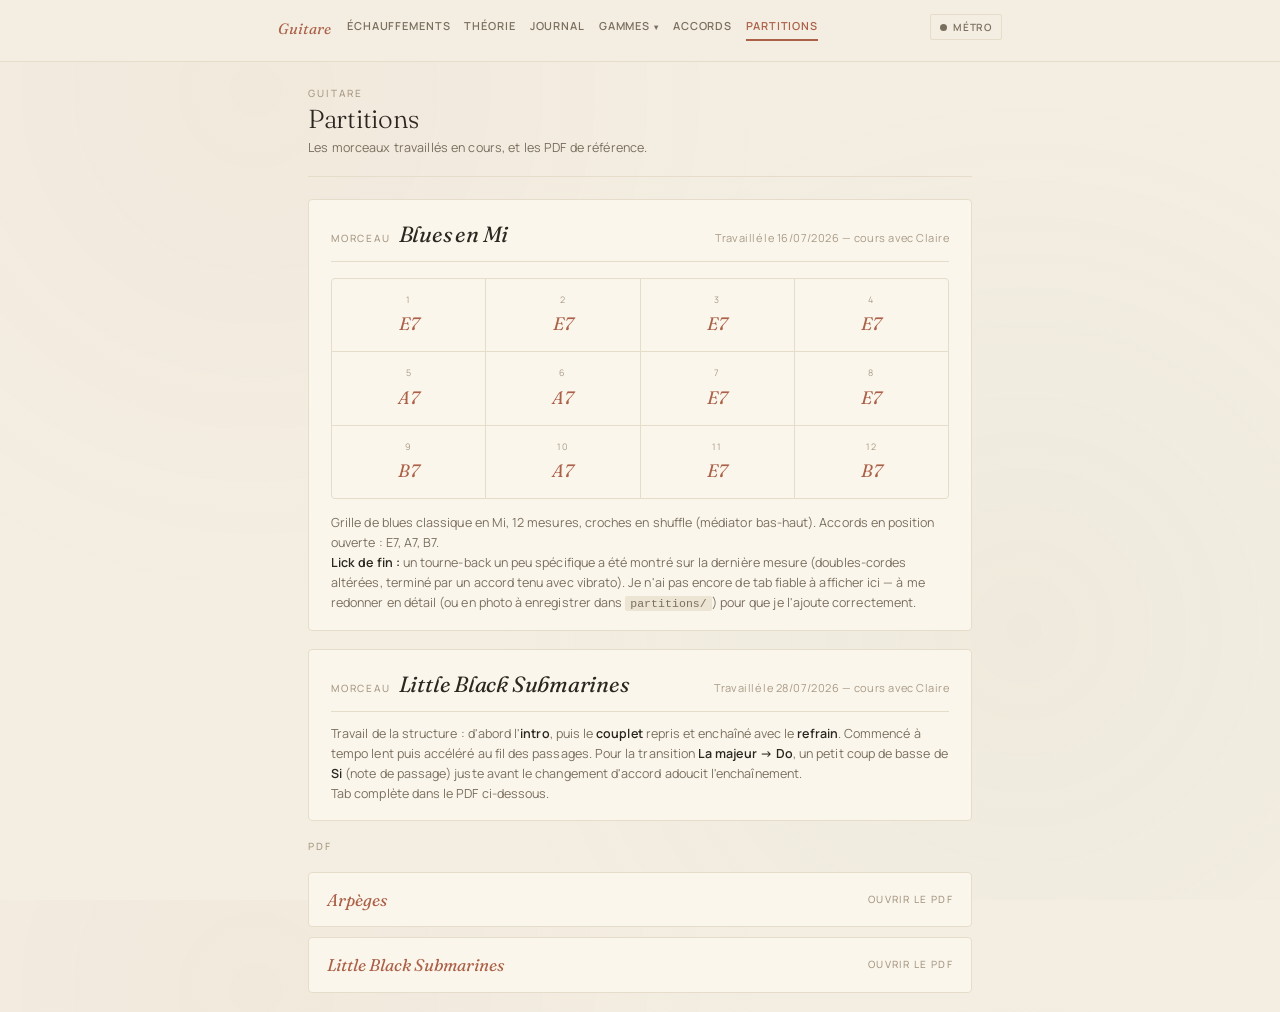
==== partitions.html @ cb0c9e78 "Initial commit: site guitare Co-Authored-By: Claude Sonnet 5 <noreply@anthropic.com>" ====
<!DOCTYPE html>
<html lang="fr">
<head>
  <meta charset="UTF-8">
  <meta name="viewport" content="width=device-width, initial-scale=1.0">
  <title>Partitions — Guitare</title>
  <link rel="preconnect" href="https://fonts.googleapis.com">
  <link rel="preconnect" href="https://fonts.gstatic.com" crossorigin>
  <link href="https://fonts.googleapis.com/css2?family=Fraunces:ital,opsz,wght@0,9..144,300..600;1,9..144,300..600&family=Manrope:wght@300;400;500;600&display=swap" rel="stylesheet">
  <link rel="stylesheet" href="css/nav.css">
  <link rel="stylesheet" href="css/theme.css">
  <style>
    .score-list {
      display: flex;
      flex-direction: column;
      gap: 10px;
    }

    .score-link {
      background: var(--bg-card);
      border: 1px solid var(--line-soft);
      border-radius: 4px;
      padding: 14px 18px;
      text-decoration: none;
      color: var(--text);
      display: flex;
      align-items: center;
      justify-content: space-between;
      gap: 12px;
      transition: all 0.2s ease;
    }

    .score-link:hover {
      background: var(--bg-accent);
      border-color: var(--line);
    }

    .score-title {
      font-family: 'Fraunces', serif;
      font-style: italic;
      font-weight: 400;
      font-size: 17px;
      color: var(--root);
    }

    .score-open {
      font-family: 'Manrope', sans-serif;
      font-size: 10px;
      letter-spacing: 0.14em;
      text-transform: uppercase;
      color: var(--text-muted);
      font-weight: 500;
      flex-shrink: 0;
    }

    .blues-grid {
      display: grid;
      grid-template-columns: repeat(4, 1fr);
      gap: 1px;
      background: var(--line-soft);
      border: 1px solid var(--line-soft);
      border-radius: 4px;
      overflow: hidden;
      margin: 4px 0 14px;
    }
    .blues-bar {
      background: var(--bg-card);
      padding: 14px 6px;
      text-align: center;
    }
    .blues-bar-num {
      font-family: 'Manrope', sans-serif;
      font-size: 9px;
      color: var(--text-muted);
      letter-spacing: 0.1em;
      margin-bottom: 4px;
    }
    .blues-bar-chord {
      font-family: 'Fraunces', serif;
      font-style: italic;
      font-weight: 400;
      font-size: 18px;
      color: var(--root);
    }
    @media (max-width: 540px) {
      .blues-grid { grid-template-columns: repeat(4, 1fr); }
      .blues-bar { padding: 10px 4px; }
      .blues-bar-chord { font-size: 15px; }
    }

    .panel-desc strong { color: var(--text); font-weight: 600; }
    .panel-desc code {
      background: var(--bg-accent);
      padding: 1px 5px;
      border-radius: 2px;
      font-size: 0.92em;
    }
  </style>
</head>
<body>

  <div id="site-nav-root" data-page="partitions"></div>
  <script src="js/nav.js"></script>

  <div class="container">

    <header class="hero">
      <div class="hero-left">
        <p class="eyebrow">Guitare</p>
        <h1>Partitions</h1>
        <p class="subtitle">Les morceaux travaillés en cours, et les PDF de référence.</p>
      </div>
    </header>

    <!-- Blues en Mi -->
    <div class="panel" id="blues-mi">
      <div class="panel-header">
        <div class="panel-title">
          <span class="panel-label">Morceau</span>
          <span class="panel-roman">Blues en Mi</span>
        </div>
        <div class="panel-meta">Travaillé le 16/07/2026 — cours avec Claire</div>
      </div>

      <div class="blues-grid">
        <div class="blues-bar"><div class="blues-bar-num">1</div><div class="blues-bar-chord">E7</div></div>
        <div class="blues-bar"><div class="blues-bar-num">2</div><div class="blues-bar-chord">E7</div></div>
        <div class="blues-bar"><div class="blues-bar-num">3</div><div class="blues-bar-chord">E7</div></div>
        <div class="blues-bar"><div class="blues-bar-num">4</div><div class="blues-bar-chord">E7</div></div>
        <div class="blues-bar"><div class="blues-bar-num">5</div><div class="blues-bar-chord">A7</div></div>
        <div class="blues-bar"><div class="blues-bar-num">6</div><div class="blues-bar-chord">A7</div></div>
        <div class="blues-bar"><div class="blues-bar-num">7</div><div class="blues-bar-chord">E7</div></div>
        <div class="blues-bar"><div class="blues-bar-num">8</div><div class="blues-bar-chord">E7</div></div>
        <div class="blues-bar"><div class="blues-bar-num">9</div><div class="blues-bar-chord">B7</div></div>
        <div class="blues-bar"><div class="blues-bar-num">10</div><div class="blues-bar-chord">A7</div></div>
        <div class="blues-bar"><div class="blues-bar-num">11</div><div class="blues-bar-chord">E7</div></div>
        <div class="blues-bar"><div class="blues-bar-num">12</div><div class="blues-bar-chord">B7</div></div>
      </div>

      <p class="panel-desc">Grille de blues classique en Mi, 12 mesures, croches en shuffle (médiator bas-haut). Accords en position ouverte : E7, A7, B7.</p>
      <p class="panel-desc"><strong>Lick de fin :</strong> un tourne-back un peu spécifique a été montré sur la dernière mesure (doubles-cordes altérées, terminé par un accord tenu avec vibrato). Je n'ai pas encore de tab fiable à afficher ici — à me redonner en détail (ou en photo à enregistrer dans <code>partitions/</code>) pour que je l'ajoute correctement.</p>
    </div>

    <!-- Little Black Submarines -->
    <div class="panel" id="little-black-submarines">
      <div class="panel-header">
        <div class="panel-title">
          <span class="panel-label">Morceau</span>
          <span class="panel-roman">Little Black Submarines</span>
        </div>
        <div class="panel-meta">Travaillé le 28/07/2026 — cours avec Claire</div>
      </div>

      <p class="panel-desc">Travail de la structure : d'abord l'<strong>intro</strong>, puis le <strong>couplet</strong> repris et enchaîné avec le <strong>refrain</strong>. Commencé à tempo lent puis accéléré au fil des passages. Pour la transition <strong>La majeur → Do</strong>, un petit coup de basse de <strong>Si</strong> (note de passage) juste avant le changement d'accord adoucit l'enchaînement.</p>
      <p class="panel-desc">Tab complète dans le PDF ci-dessous.</p>
    </div>

    <section class="selector">
      <div class="selector-label">PDF</div>
    </section>

    <div class="score-list">
      <a class="score-link" href="partitions/Arpeges.pdf" target="_blank" rel="noopener">
        <span class="score-title">Arpèges</span>
        <span class="score-open">Ouvrir le PDF</span>
      </a>

      <a class="score-link" href="partitions/Little%20Black%20Submarines.pdf" target="_blank" rel="noopener">
        <span class="score-title">Little Black Submarines</span>
        <span class="score-open">Ouvrir le PDF</span>
      </a>
    </div>

  </div>

</body>
</html>
---- css/nav.css ----
/* Barre de navigation commune — autonome, réutilisable sur toutes les pages
   du site (même sur celles qui n'importent pas theme.css). */

@import url('https://fonts.googleapis.com/css2?family=Manrope:wght@500;600&display=swap');

:root {
  --nav-bg: #f4eee2;
  --nav-bg-accent: #ede5d3;
  --nav-text: #2c2620;
  --nav-text-soft: #7a6f5e;
  --nav-line: #e5dcc9;
  --nav-root: #ab6047;
}

.site-nav {
  font-family: 'Manrope', -apple-system, sans-serif;
  background: var(--nav-bg);
  border-bottom: 1px solid var(--nav-line);
  position: sticky;
  top: 0;
  z-index: 100;
}

.site-nav-inner {
  max-width: 780px;
  margin: 0 auto;
  padding: 14px 28px;
  display: flex;
  align-items: flex-start;
  gap: 12px;
}

.site-nav-brand {
  font-family: 'Fraunces', serif;
  font-style: italic;
  font-weight: 400;
  font-size: 15px;
  color: var(--nav-root);
  text-decoration: none;
  margin-right: 4px;
  padding-top: 4px;
  padding-bottom: 4px;
  border-bottom: 2px solid transparent;
  flex-shrink: 0;
}

.site-nav-brand.active {
  border-bottom-color: var(--nav-root);
}

.site-nav-links {
  display: flex;
  gap: 14px;
  flex-wrap: wrap;
  flex: 1 1 auto;
  min-width: 0;
}

.site-nav-links a {
  font-size: 11px;
  font-weight: 600;
  letter-spacing: 0.08em;
  text-transform: uppercase;
  color: var(--nav-text-soft);
  text-decoration: none;
  padding: 4px 0;
  border-bottom: 2px solid transparent;
  transition: color 0.2s ease, border-color 0.2s ease;
}

.site-nav-links a:hover {
  color: var(--nav-text);
}

.site-nav-links a.active {
  color: var(--nav-root);
  border-bottom-color: var(--nav-root);
}

/* --- Dropdown (ex: Gammes) — s'ouvre au survol uniquement --- */
.site-nav-dropdown {
  position: relative;
  display: flex;
  align-items: center;
}

.site-nav-dropdown.active > a {
  color: var(--nav-root);
  border-bottom-color: var(--nav-root);
}

.site-nav-dropdown > a::after {
  content: "▾";
  font-size: 8px;
  margin-left: 4px;
}

.site-nav-dropdown-menu {
  display: none;
  position: absolute;
  top: 100%;
  left: 0;
  background: var(--nav-bg);
  border: 1px solid var(--nav-line);
  border-radius: 4px;
  padding: 10px 6px 6px;
  min-width: 190px;
  flex-direction: column;
  gap: 1px;
  box-shadow: 0 10px 24px rgba(44, 38, 32, 0.1);
  z-index: 200;
}

.site-nav-dropdown:hover .site-nav-dropdown-menu {
  display: flex;
}

.site-nav-dropdown-menu a {
  font-size: 12px;
  font-weight: 500;
  letter-spacing: 0.02em;
  text-transform: none;
  color: var(--nav-text-soft);
  text-decoration: none;
  padding: 7px 10px;
  border-radius: 2px;
  border-bottom: none;
}

.site-nav-dropdown-menu a:hover {
  background: var(--nav-bg-accent);
  color: var(--nav-text);
}

.site-nav-dropdown-menu a.active {
  color: var(--nav-root);
  font-weight: 600;
}

/* --- Métronome global --- */
.site-nav-metro {
  display: flex;
  align-items: center;
  gap: 6px;
  background: transparent;
  border: 1px solid var(--nav-line);
  border-radius: 2px;
  padding: 5px 9px;
  cursor: pointer;
  font-family: 'Manrope', sans-serif;
  font-size: 10px;
  font-weight: 600;
  letter-spacing: 0.08em;
  text-transform: uppercase;
  color: var(--nav-text-soft);
  transition: color 0.2s ease, border-color 0.2s ease;
  flex-shrink: 0;
}

.site-nav-metro:hover {
  color: var(--nav-text);
  border-color: var(--nav-text-soft);
}

.site-nav-metro.running {
  color: var(--nav-root);
  border-color: var(--nav-root);
}

.site-nav-metro-dot {
  width: 7px;
  height: 7px;
  border-radius: 50%;
  background: var(--nav-text-soft);
  flex-shrink: 0;
  transition: background 0.15s ease;
}

.site-nav-metro.running .site-nav-metro-dot {
  background: var(--nav-root);
}

.site-nav-metro-dot.pulse {
  animation: navMetroPulse 0.15s ease;
}

@keyframes navMetroPulse {
  0% { transform: scale(1.8); }
  100% { transform: scale(1); }
}

.site-nav-metro-panel {
  display: none;
  position: fixed;
  background: var(--nav-bg);
  border: 1px solid var(--nav-line);
  border-radius: 4px;
  box-shadow: 0 14px 32px rgba(44, 38, 32, 0.14);
  padding: 14px 16px;
  min-width: 230px;
  z-index: 300;
}

.site-nav-metro-panel.open {
  display: block;
}

.site-nav-metro-panel-header {
  display: flex;
  align-items: baseline;
  gap: 6px;
  margin-bottom: 12px;
}

.site-nav-metro-panel-label {
  font-family: 'Manrope', sans-serif;
  font-size: 10px;
  letter-spacing: 0.18em;
  text-transform: uppercase;
  color: var(--nav-text-soft);
  font-weight: 500;
  margin-right: 4px;
}

.site-nav-metro-panel-tempo {
  font-family: 'Fraunces', serif;
  font-style: italic;
  font-weight: 400;
  font-size: 22px;
  color: var(--nav-text);
}

.site-nav-metro-panel-bpm {
  font-family: 'Manrope', sans-serif;
  font-size: 11px;
  color: var(--nav-text-soft);
}

.site-nav-metro-panel-controls {
  display: flex;
  align-items: center;
  gap: 10px;
}

.site-nav-metro-btn {
  width: 30px;
  height: 30px;
  border-radius: 2px;
  border: 1px solid var(--nav-line);
  background: var(--nav-bg);
  color: var(--nav-text);
  font-size: 15px;
  font-family: 'Manrope', sans-serif;
  cursor: pointer;
  transition: all 0.2s ease;
}

.site-nav-metro-btn:hover {
  background: var(--nav-bg-accent);
}

.site-nav-metro-slider {
  flex: 1;
  min-width: 80px;
  accent-color: var(--nav-root);
}

.site-nav-metro-play {
  width: 40px;
  height: 30px;
  display: flex;
  align-items: center;
  justify-content: center;
  border-radius: 2px;
  border: 1px solid var(--nav-line);
  background: var(--nav-bg);
  color: var(--nav-text);
  cursor: pointer;
  transition: all 0.2s ease;
  flex-shrink: 0;
}

.site-nav-metro-play:hover {
  background: var(--nav-bg-accent);
}

.site-nav-metro-play.playing {
  background: var(--nav-root);
  color: #fbf6ec;
  border-color: var(--nav-root);
}

.site-nav-metro-icon-play {
  width: 0;
  height: 0;
  border-top: 6px solid transparent;
  border-bottom: 6px solid transparent;
  border-left: 10px solid currentColor;
  margin-left: 2px;
}

.site-nav-metro-icon-stop {
  width: 11px;
  height: 11px;
  background: currentColor;
}

.site-nav-metro-play .site-nav-metro-icon-stop { display: none; }
.site-nav-metro-play.playing .site-nav-metro-icon-play { display: none; }
.site-nav-metro-play.playing .site-nav-metro-icon-stop { display: block; }

@media (max-width: 540px) {
  .site-nav-inner { padding: 12px 14px; gap: 12px; }
  .site-nav-links { gap: 12px; }
  .site-nav-links a { font-size: 10px; }
  .site-nav-metro-panel { left: 14px; right: 14px !important; min-width: 0; }
}
---- css/theme.css ----
/* Socle partagé — palette, polices et composants communs,
   extraits de pentatonique-mineure.html */

:root {
  --bg: #f4eee2;
  --bg-card: #fbf6ec;
  --bg-accent: #ede5d3;
  --text: #2c2620;
  --text-soft: #7a6f5e;
  --text-muted: #a89a85;
  --line: #d8cdb8;
  --line-soft: #e5dcc9;
  --root: #ab6047;
  --root-soft: #c47a5f;
  --note: #93a487;
  --note-soft: #c4d0b8;
  --note-text: #38463a;
}

* { margin: 0; padding: 0; box-sizing: border-box; }
html, body { height: 100%; }

body {
  font-family: 'Manrope', -apple-system, sans-serif;
  background: var(--bg);
  color: var(--text);
  font-weight: 400;
  line-height: 1.5;
  background-image:
    radial-gradient(circle at 20% 10%, rgba(171, 96, 71, 0.04) 0%, transparent 40%),
    radial-gradient(circle at 80% 70%, rgba(147, 164, 135, 0.06) 0%, transparent 45%);
  overflow-x: hidden;
}

.container {
  max-width: 720px;
  margin: 0 auto;
  padding: 24px 28px 20px;
  opacity: 0;
  animation: fadeIn 0.8s cubic-bezier(0.2, 0.8, 0.2, 1) forwards;
}

@keyframes fadeIn {
  to { opacity: 1; }
}

/* --- Hero --- */
.hero {
  display: flex;
  justify-content: space-between;
  align-items: flex-end;
  padding-bottom: 18px;
  border-bottom: 1px solid var(--line-soft);
  margin-bottom: 22px;
  gap: 12px;
  flex-wrap: wrap;
}

.hero-left .eyebrow {
  font-size: 10px;
  letter-spacing: 0.22em;
  text-transform: uppercase;
  color: var(--text-muted);
  font-weight: 500;
  margin-bottom: 4px;
}

.hero-left h1 {
  font-family: 'Fraunces', serif;
  font-weight: 300;
  font-size: clamp(20px, 4vw, 26px);
  line-height: 1.1;
  letter-spacing: -0.01em;
  color: var(--text);
}

.hero-left h1 em {
  font-style: italic;
  font-weight: 400;
  color: var(--root);
}

.hero-left .subtitle {
  font-family: 'Manrope', sans-serif;
  font-size: 12.5px;
  color: var(--text-soft);
  margin-top: 6px;
  letter-spacing: 0.01em;
}

/* --- Chip row (used as jump-links / selectors) --- */
.selector {
  margin-bottom: 18px;
}

.selector-label {
  font-family: 'Manrope', sans-serif;
  font-size: 10px;
  letter-spacing: 0.2em;
  text-transform: uppercase;
  color: var(--text-muted);
  font-weight: 500;
  margin-bottom: 8px;
}

.chips {
  display: flex;
  gap: 5px;
  overflow-x: auto;
  padding-bottom: 4px;
  scrollbar-width: thin;
  scrollbar-color: var(--line) transparent;
  -webkit-overflow-scrolling: touch;
  flex-wrap: wrap;
}

.chips::-webkit-scrollbar { height: 3px; }
.chips::-webkit-scrollbar-track { background: transparent; }
.chips::-webkit-scrollbar-thumb { background: var(--line); border-radius: 2px; }

.chip {
  flex-shrink: 0;
  padding: 7px 11px;
  font-family: 'Manrope', sans-serif;
  font-size: 12px;
  font-weight: 500;
  color: var(--text-soft);
  background: var(--bg-card);
  border: 1px solid var(--line-soft);
  border-radius: 2px;
  cursor: pointer;
  transition: all 0.2s ease;
  letter-spacing: 0.02em;
  text-decoration: none;
  display: inline-block;
}

.chip:hover {
  background: var(--bg-accent);
  color: var(--text);
  border-color: var(--line);
}

.chip.active {
  background: var(--root);
  color: #fbf6ec;
  border-color: var(--root);
}

/* --- Panel / fiche card --- */
.panel {
  background: var(--bg-card);
  border: 1px solid var(--line-soft);
  border-radius: 4px;
  padding: 18px 22px 16px;
  display: flex;
  flex-direction: column;
  margin-bottom: 18px;
}

.panel-header {
  display: flex;
  justify-content: space-between;
  align-items: baseline;
  margin-bottom: 12px;
  padding-bottom: 10px;
  border-bottom: 1px solid var(--line-soft);
  flex-wrap: wrap;
  gap: 8px;
}

.panel-title {
  display: flex;
  align-items: baseline;
  gap: 8px;
}

.panel-label {
  font-family: 'Manrope', sans-serif;
  font-size: 10px;
  letter-spacing: 0.18em;
  text-transform: uppercase;
  color: var(--text-muted);
  font-weight: 500;
}

.panel-roman {
  font-family: 'Fraunces', serif;
  font-style: italic;
  font-weight: 400;
  font-size: 22px;
  color: var(--text);
  letter-spacing: -0.01em;
}

.panel-meta {
  font-family: 'Manrope', sans-serif;
  font-size: 11px;
  color: var(--text-muted);
  letter-spacing: 0.04em;
}

.panel-desc {
  font-size: 12.5px;
  color: var(--text-soft);
  line-height: 1.6;
  letter-spacing: 0.005em;
}

/* --- Fretboard / diagram SVG (style commun aux diagrammes de manche) --- */
.fretboard-wrap {
  flex: 1;
  display: flex;
  align-items: center;
  justify-content: center;
  width: 100%;
  margin: 4px 0 12px;
}

.fretboard {
  width: 100%;
  max-width: 480px;
  height: auto;
  display: block;
}

.string-line { stroke: var(--line); stroke-width: 1; }
.fret-line   { stroke: var(--line); stroke-width: 1.5; }
.fret-line.nut { stroke: var(--text-muted); stroke-width: 3.5; }

.fret-label {
  font-family: 'Fraunces', serif;
  font-style: italic;
  font-size: 12px;
  fill: var(--text-muted);
  font-weight: 300;
}

.string-label {
  font-family: 'Manrope', sans-serif;
  font-size: 11px;
  fill: var(--text-muted);
  font-weight: 500;
  letter-spacing: 0.05em;
}

.note-circle {
  fill: var(--note-soft);
  stroke: var(--note);
  stroke-width: 1;
}

.note-circle.root {
  fill: var(--root);
  stroke: var(--root);
}

.note-text {
  font-family: 'Manrope', sans-serif;
  font-size: 11px;
  font-weight: 600;
  fill: var(--note-text);
  text-anchor: middle;
  letter-spacing: 0.01em;
}

.note-text.root { fill: #fbf6ec; }

/* --- Legend --- */
.legend {
  display: flex;
  justify-content: center;
  gap: 28px;
  margin-top: 14px;
  flex-wrap: wrap;
  font-size: 11.5px;
  color: var(--text-soft);
  letter-spacing: 0.02em;
}

.legend-item {
  display: flex;
  align-items: center;
  gap: 8px;
}

.dot {
  width: 12px;
  height: 12px;
  border-radius: 50%;
  display: inline-block;
  flex-shrink: 0;
}

.dot-root { background: var(--root); }
.dot-note { background: var(--note-soft); border: 1px solid var(--note); }

/* --- Responsive --- */
@media (max-width: 540px) {
  .container { padding: 16px 14px 14px; }
  .hero { padding-bottom: 14px; margin-bottom: 16px; }
  .panel { padding: 14px 14px 12px; }
  .panel-roman { font-size: 19px; }
  .chip { padding: 6px 10px; font-size: 11px; }
  .selector-label { font-size: 9px; margin-bottom: 6px; }
}
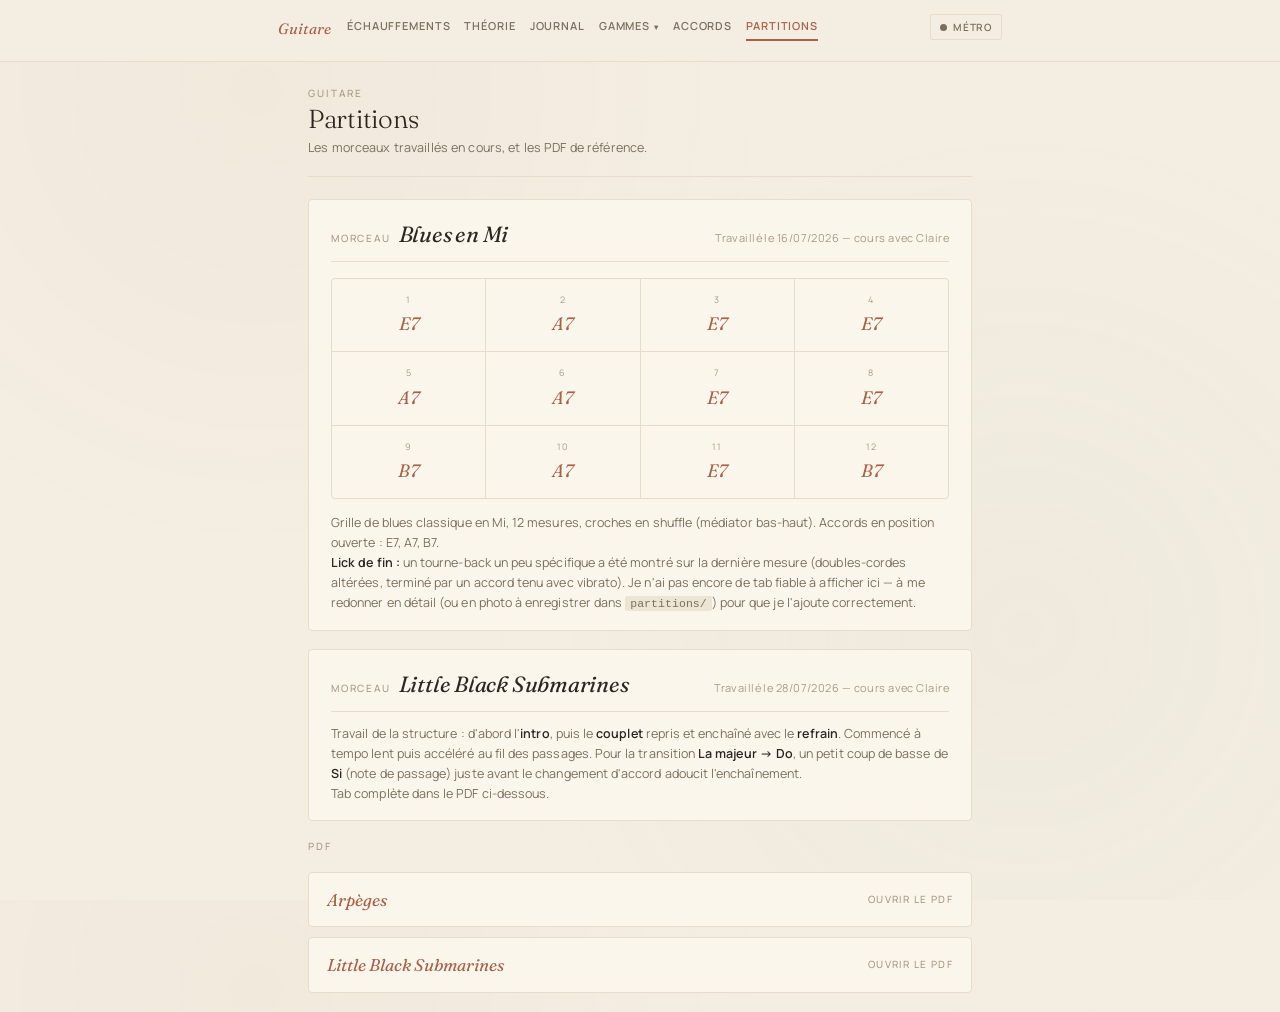
==== commit 9ca4b7db: "Fix: corrige la mesure 2 de la grille de blues en Mi (E7 -> A7) Co-Authored-By: Claude Sonnet 5 <nor" ====
--- a/partitions.html
+++ b/partitions.html
@@ -124,7 +124,7 @@
 
       <div class="blues-grid">
         <div class="blues-bar"><div class="blues-bar-num">1</div><div class="blues-bar-chord">E7</div></div>
-        <div class="blues-bar"><div class="blues-bar-num">2</div><div class="blues-bar-chord">E7</div></div>
+        <div class="blues-bar"><div class="blues-bar-num">2</div><div class="blues-bar-chord">A7</div></div>
         <div class="blues-bar"><div class="blues-bar-num">3</div><div class="blues-bar-chord">E7</div></div>
         <div class="blues-bar"><div class="blues-bar-num">4</div><div class="blues-bar-chord">E7</div></div>
         <div class="blues-bar"><div class="blues-bar-num">5</div><div class="blues-bar-chord">A7</div></div>
